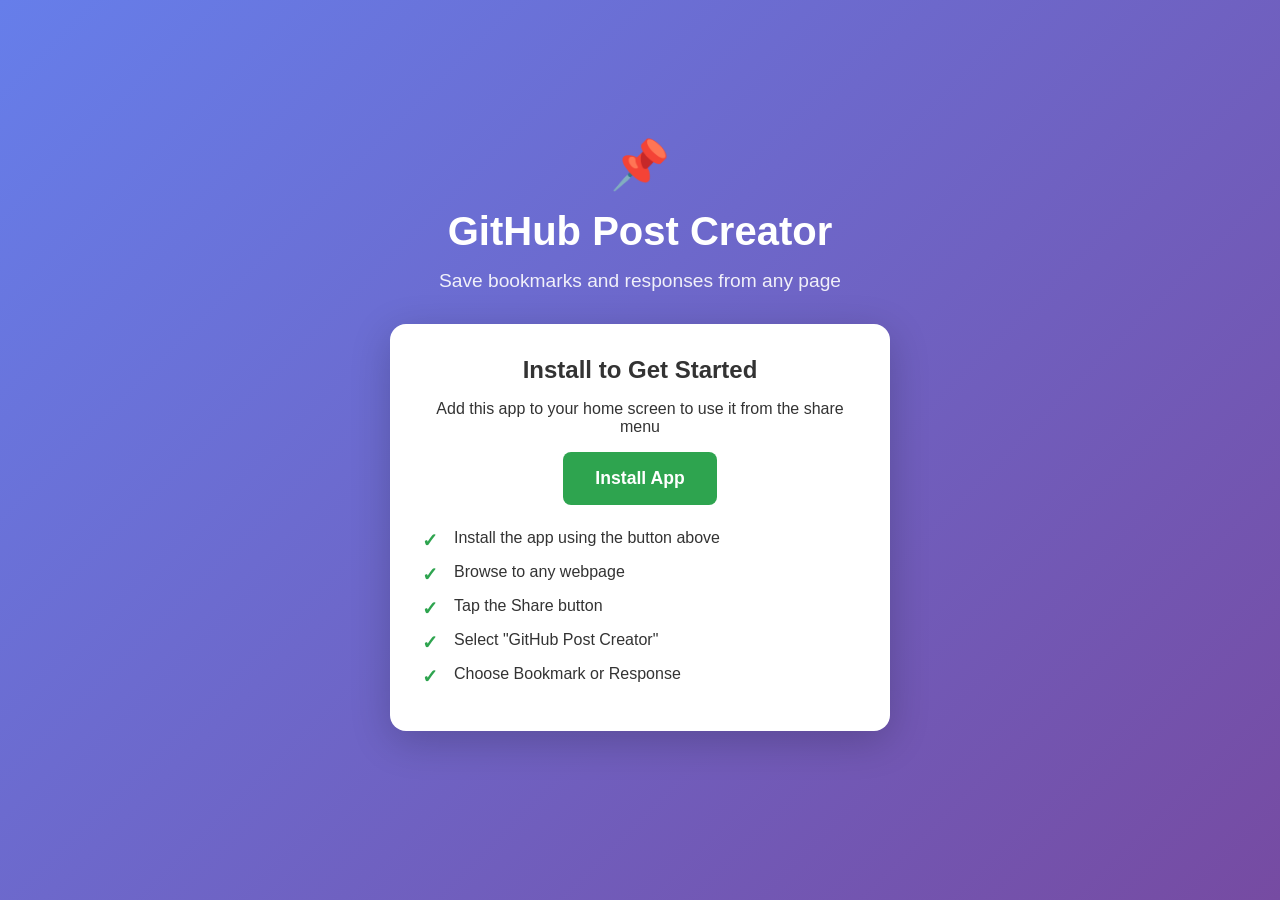
==== index.html @ 0d07380f "Add initial implementation of GitHub Post Creator app with HTML, manifest, service worker, and icon" ====
<!DOCTYPE html>
<html lang="en">

<head>
    <meta charset="UTF-8">
    <meta name="viewport" content="width=device-width, initial-scale=1.0">
    <meta name="theme-color" content="#2ea44f">
    <title>GitHub Post Creator</title>
    <link rel="manifest" href="manifest.json">
    <link rel="icon" type="image/webp" href="icon-192.webp">
    <style>
        * {
            margin: 0;
            padding: 0;
            box-sizing: border-box;
        }

        body {
            font-family: -apple-system, BlinkMacSystemFont, 'Segoe UI', sans-serif;
            background: linear-gradient(135deg, #667eea 0%, #764ba2 100%);
            min-height: 100vh;
            display: flex;
            flex-direction: column;
            align-items: center;
            justify-content: center;
            padding: 20px;
            color: white;
        }

        .container {
            max-width: 500px;
            text-align: center;
        }

        h1 {
            font-size: 2.5rem;
            margin-bottom: 1rem;
        }

        .subtitle {
            font-size: 1.2rem;
            opacity: 0.9;
            margin-bottom: 2rem;
        }

        .card {
            background: white;
            border-radius: 16px;
            padding: 2rem;
            margin: 2rem 0;
            box-shadow: 0 10px 40px rgba(0, 0, 0, 0.2);
            color: #333;
        }

        .install-btn {
            background: #2ea44f;
            color: white;
            border: none;
            padding: 1rem 2rem;
            font-size: 1.1rem;
            border-radius: 8px;
            cursor: pointer;
            font-weight: 600;
            transition: transform 0.2s, background 0.2s;
            display: inline-block;
            text-decoration: none;
        }

        .install-btn:hover {
            background: #2c974b;
            transform: translateY(-2px);
        }

        .install-btn:active {
            transform: translateY(0);
        }

        .steps {
            text-align: left;
            margin-top: 1.5rem;
        }

        .step {
            margin: 1rem 0;
            padding-left: 2rem;
            position: relative;
        }

        .step::before {
            content: "✓";
            position: absolute;
            left: 0;
            color: #2ea44f;
            font-weight: bold;
            font-size: 1.2rem;
        }

        .emoji {
            font-size: 3rem;
            margin-bottom: 1rem;
        }

        #install-container {
            display: block;
        }

        #installed-container {
            display: none;
        }

        .success {
            color: #2ea44f;
            font-size: 1.2rem;
            font-weight: 600;
        }
    </style>
</head>

<body>
    <div class="container">
        <div class="emoji">📌</div>
        <h1>GitHub Post Creator</h1>
        <p class="subtitle">Save bookmarks and responses from any page</p>

        <div class="card" id="install-container">
            <h2>Install to Get Started</h2>
            <p style="margin: 1rem 0;">Add this app to your home screen to use it from the share menu</p>
            <button class="install-btn" id="install-btn">Install App</button>

            <div class="steps">
                <div class="step">Install the app using the button above</div>
                <div class="step">Browse to any webpage</div>
                <div class="step">Tap the Share button</div>
                <div class="step">Select "GitHub Post Creator"</div>
                <div class="step">Choose Bookmark or Response</div>
            </div>
        </div>

        <div class="card" id="installed-container">
            <div class="emoji">🎉</div>
            <h2 class="success">App Installed!</h2>
            <p style="margin: 1rem 0;">You can now use GitHub Post Creator from any page's share menu</p>
        </div>
    </div>

    <script>
        let deferredPrompt;
        const installBtn = document.getElementById('install-btn');
        const installContainer = document.getElementById('install-container');
        const installedContainer = document.getElementById('installed-container');

        // Register service worker
        if ('serviceWorker' in navigator) {
            navigator.serviceWorker.register('/sw.js')
                .then(reg => console.log('Service Worker registered', reg))
                .catch(err => console.log('Service Worker registration failed', err));
        }

        // Check if already installed
        if (window.matchMedia('(display-mode: standalone)').matches) {
            installContainer.style.display = 'none';
            installedContainer.style.display = 'block';
        }

        // Capture install prompt
        window.addEventListener('beforeinstallprompt', (e) => {
            e.preventDefault();
            deferredPrompt = e;
            installBtn.style.display = 'inline-block';
        });

        // Handle install button click
        installBtn.addEventListener('click', async () => {
            if (deferredPrompt) {
                deferredPrompt.prompt();
                const { outcome } = await deferredPrompt.userChoice;

                if (outcome === 'accepted') {
                    installContainer.style.display = 'none';
                    installedContainer.style.display = 'block';
                }

                deferredPrompt = null;
            } else {
                // Fallback instructions for iOS
                alert('To install:\n\n1. Tap the Share button\n2. Scroll down and tap "Add to Home Screen"\n3. Tap "Add"');
            }
        });

        // Handle successful install
        window.addEventListener('appinstalled', () => {
            installContainer.style.display = 'none';
            installedContainer.style.display = 'block';
        });
    </script>
</body>

</html>
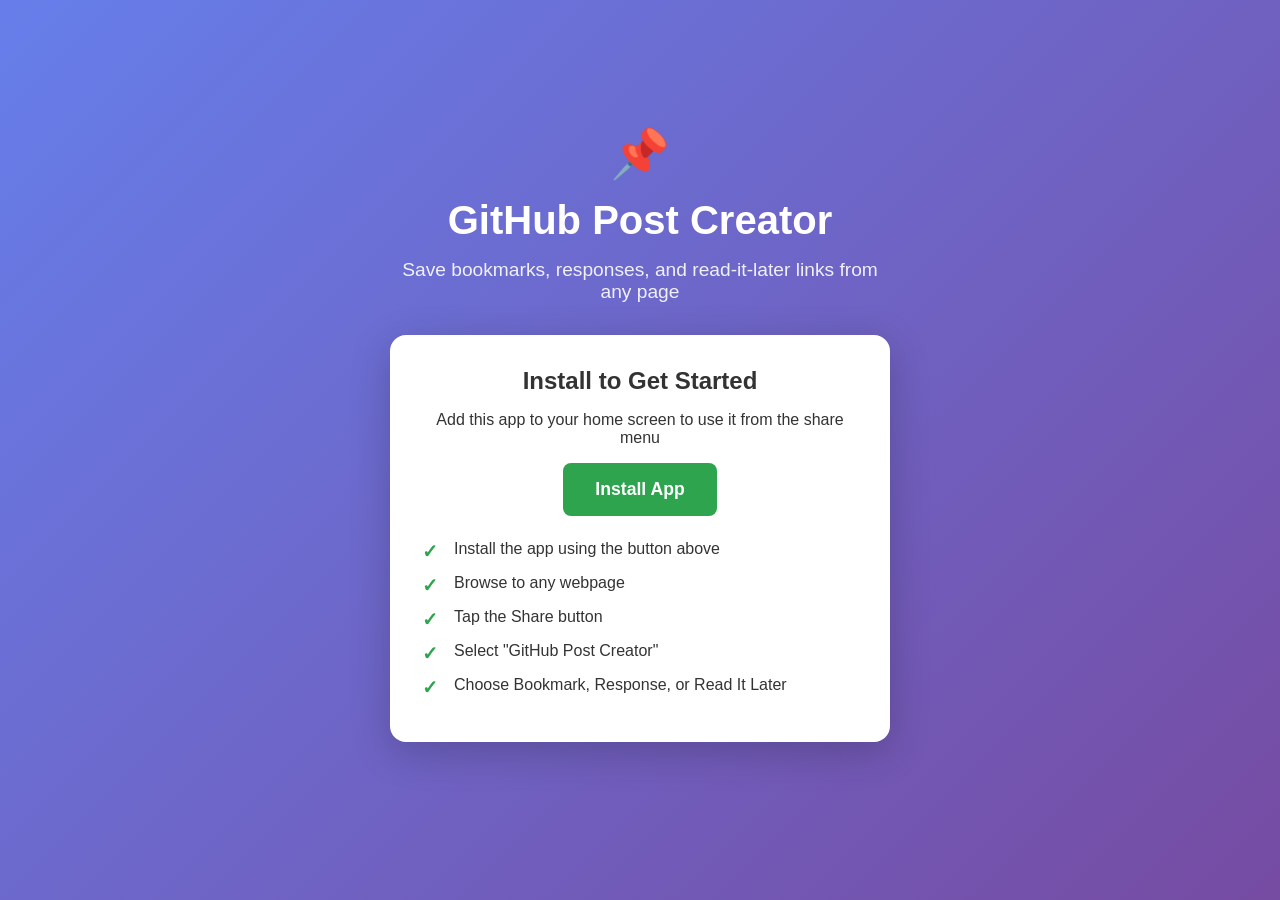
==== commit 401affb6: "Add docs, hygiene, and Read It Later; refactor and harden share flow - Add README with getting-start" ====
--- a/index.html
+++ b/index.html
@@ -6,121 +6,16 @@
     <meta name="viewport" content="width=device-width, initial-scale=1.0">
     <meta name="theme-color" content="#2ea44f">
     <title>GitHub Post Creator</title>
-    <link rel="manifest" href="manifest.json">
-    <link rel="icon" type="image/webp" href="icon-192.webp">
-    <style>
-        * {
-            margin: 0;
-            padding: 0;
-            box-sizing: border-box;
-        }
-
-        body {
-            font-family: -apple-system, BlinkMacSystemFont, 'Segoe UI', sans-serif;
-            background: linear-gradient(135deg, #667eea 0%, #764ba2 100%);
-            min-height: 100vh;
-            display: flex;
-            flex-direction: column;
-            align-items: center;
-            justify-content: center;
-            padding: 20px;
-            color: white;
-        }
-
-        .container {
-            max-width: 500px;
-            text-align: center;
-        }
-
-        h1 {
-            font-size: 2.5rem;
-            margin-bottom: 1rem;
-        }
-
-        .subtitle {
-            font-size: 1.2rem;
-            opacity: 0.9;
-            margin-bottom: 2rem;
-        }
-
-        .card {
-            background: white;
-            border-radius: 16px;
-            padding: 2rem;
-            margin: 2rem 0;
-            box-shadow: 0 10px 40px rgba(0, 0, 0, 0.2);
-            color: #333;
-        }
-
-        .install-btn {
-            background: #2ea44f;
-            color: white;
-            border: none;
-            padding: 1rem 2rem;
-            font-size: 1.1rem;
-            border-radius: 8px;
-            cursor: pointer;
-            font-weight: 600;
-            transition: transform 0.2s, background 0.2s;
-            display: inline-block;
-            text-decoration: none;
-        }
-
-        .install-btn:hover {
-            background: #2c974b;
-            transform: translateY(-2px);
-        }
-
-        .install-btn:active {
-            transform: translateY(0);
-        }
-
-        .steps {
-            text-align: left;
-            margin-top: 1.5rem;
-        }
-
-        .step {
-            margin: 1rem 0;
-            padding-left: 2rem;
-            position: relative;
-        }
-
-        .step::before {
-            content: "✓";
-            position: absolute;
-            left: 0;
-            color: #2ea44f;
-            font-weight: bold;
-            font-size: 1.2rem;
-        }
-
-        .emoji {
-            font-size: 3rem;
-            margin-bottom: 1rem;
-        }
-
-        #install-container {
-            display: block;
-        }
-
-        #installed-container {
-            display: none;
-        }
-
-        .success {
-            color: #2ea44f;
-            font-size: 1.2rem;
-            font-weight: 600;
-        }
-    </style>
+    <link rel="manifest" href="./manifest.json">
+    <link rel="icon" type="image/webp" href="./icon.webp">
+    <link rel="stylesheet" href="./styles.css">
 </head>
 
-<body>
+<body class="page-install">
     <div class="container">
         <div class="emoji">📌</div>
         <h1>GitHub Post Creator</h1>
-        <p class="subtitle">Save bookmarks and responses from any page</p>
+        <p class="subtitle">Save bookmarks, responses, and read-it-later links from any page</p>
 
         <div class="card" id="install-container">
             <h2>Install to Get Started</h2>
@@ -132,7 +27,7 @@
                 <div class="step">Browse to any webpage</div>
                 <div class="step">Tap the Share button</div>
                 <div class="step">Select "GitHub Post Creator"</div>
-                <div class="step">Choose Bookmark or Response</div>
+                <div class="step">Choose Bookmark, Response, or Read It Later</div>
             </div>
         </div>
 
@@ -143,56 +38,7 @@
         </div>
     </div>
 
-    <script>
-        let deferredPrompt;
-        const installBtn = document.getElementById('install-btn');
-        const installContainer = document.getElementById('install-container');
-        const installedContainer = document.getElementById('installed-container');
-
-        // Register service worker
-        if ('serviceWorker' in navigator) {
-            navigator.serviceWorker.register('/sw.js')
-                .then(reg => console.log('Service Worker registered', reg))
-                .catch(err => console.log('Service Worker registration failed', err));
-        }
-
-        // Check if already installed
-        if (window.matchMedia('(display-mode: standalone)').matches) {
-            installContainer.style.display = 'none';
-            installedContainer.style.display = 'block';
-        }
-
-        // Capture install prompt
-        window.addEventListener('beforeinstallprompt', (e) => {
-            e.preventDefault();
-            deferredPrompt = e;
-            installBtn.style.display = 'inline-block';
-        });
-
-        // Handle install button click
-        installBtn.addEventListener('click', async () => {
-            if (deferredPrompt) {
-                deferredPrompt.prompt();
-                const { outcome } = await deferredPrompt.userChoice;
-
-                if (outcome === 'accepted') {
-                    installContainer.style.display = 'none';
-                    installedContainer.style.display = 'block';
-                }
-
-                deferredPrompt = null;
-            } else {
-                // Fallback instructions for iOS
-                alert('To install:\n\n1. Tap the Share button\n2. Scroll down and tap "Add to Home Screen"\n3. Tap "Add"');
-            }
-        });
-
-        // Handle successful install
-        window.addEventListener('appinstalled', () => {
-            installContainer.style.display = 'none';
-            installedContainer.style.display = 'block';
-        });
-    </script>
+    <script src="./app.js"></script>
 </body>
 
 </html>
--- a/styles.css
+++ b/styles.css
@@ -0,0 +1,169 @@
+/* Shared styles for the GitHub Post Creator PWA (index.html + share.html). */
+
+* {
+    margin: 0;
+    padding: 0;
+    box-sizing: border-box;
+}
+
+body {
+    font-family: -apple-system, BlinkMacSystemFont, 'Segoe UI', sans-serif;
+    background: linear-gradient(135deg, #667eea 0%, #764ba2 100%);
+    min-height: 100vh;
+    display: flex;
+    align-items: center;
+    justify-content: center;
+    padding: 20px;
+}
+
+/* ---------- Install / landing page (index.html) ---------- */
+
+body.page-install {
+    flex-direction: column;
+    color: white;
+}
+
+.page-install .container {
+    max-width: 500px;
+    text-align: center;
+}
+
+.page-install h1 {
+    font-size: 2.5rem;
+    margin-bottom: 1rem;
+}
+
+.subtitle {
+    font-size: 1.2rem;
+    opacity: 0.9;
+    margin-bottom: 2rem;
+}
+
+.card {
+    background: white;
+    border-radius: 16px;
+    padding: 2rem;
+    margin: 2rem 0;
+    box-shadow: 0 10px 40px rgba(0, 0, 0, 0.2);
+    color: #333;
+}
+
+.install-btn {
+    background: #2ea44f;
+    color: white;
+    border: none;
+    padding: 1rem 2rem;
+    font-size: 1.1rem;
+    border-radius: 8px;
+    cursor: pointer;
+    font-weight: 600;
+    transition: transform 0.2s, background 0.2s;
+    display: inline-block;
+    text-decoration: none;
+}
+
+.install-btn:hover {
+    background: #2c974b;
+    transform: translateY(-2px);
+}
+
+.install-btn:active {
+    transform: translateY(0);
+}
+
+.steps {
+    text-align: left;
+    margin-top: 1.5rem;
+}
+
+.step {
+    margin: 1rem 0;
+    padding-left: 2rem;
+    position: relative;
+}
+
+.step::before {
+    content: "✓";
+    position: absolute;
+    left: 0;
+    color: #2ea44f;
+    font-weight: bold;
+    font-size: 1.2rem;
+}
+
+.emoji {
+    font-size: 3rem;
+    margin-bottom: 1rem;
+}
+
+#install-container {
+    display: block;
+}
+
+#installed-container {
+    display: none;
+}
+
+.success {
+    color: #2ea44f;
+    font-size: 1.2rem;
+    font-weight: 600;
+}
+
+/* ---------- Share target page (share.html) ---------- */
+
+.page-share .container {
+    background: white;
+    border-radius: 16px;
+    padding: 2rem;
+    max-width: 400px;
+    width: 100%;
+    box-shadow: 0 10px 40px rgba(0, 0, 0, 0.2);
+}
+
+.page-share h1 {
+    margin-bottom: 1.5rem;
+    color: #333;
+    font-size: 1.8rem;
+}
+
+.btn {
+    display: block;
+    width: 100%;
+    padding: 1.2rem;
+    margin: 1rem 0;
+    border: 2px solid #e1e4e8;
+    border-radius: 8px;
+    background: white;
+    font-size: 1.1rem;
+    cursor: pointer;
+    transition: all 0.2s;
+    text-align: left;
+    font-weight: 500;
+}
+
+.btn:hover {
+    border-color: #2ea44f;
+    background: #f6f8fa;
+    transform: translateY(-2px);
+    box-shadow: 0 4px 12px rgba(0, 0, 0, 0.1);
+}
+
+.btn:active {
+    transform: translateY(0);
+}
+
+.icon {
+    font-size: 1.5rem;
+    margin-right: 0.5rem;
+}
+
+.info {
+    background: #f6f8fa;
+    padding: 1rem;
+    border-radius: 8px;
+    margin-top: 1.5rem;
+    font-size: 0.9rem;
+    color: #666;
+    word-break: break-word;
+}
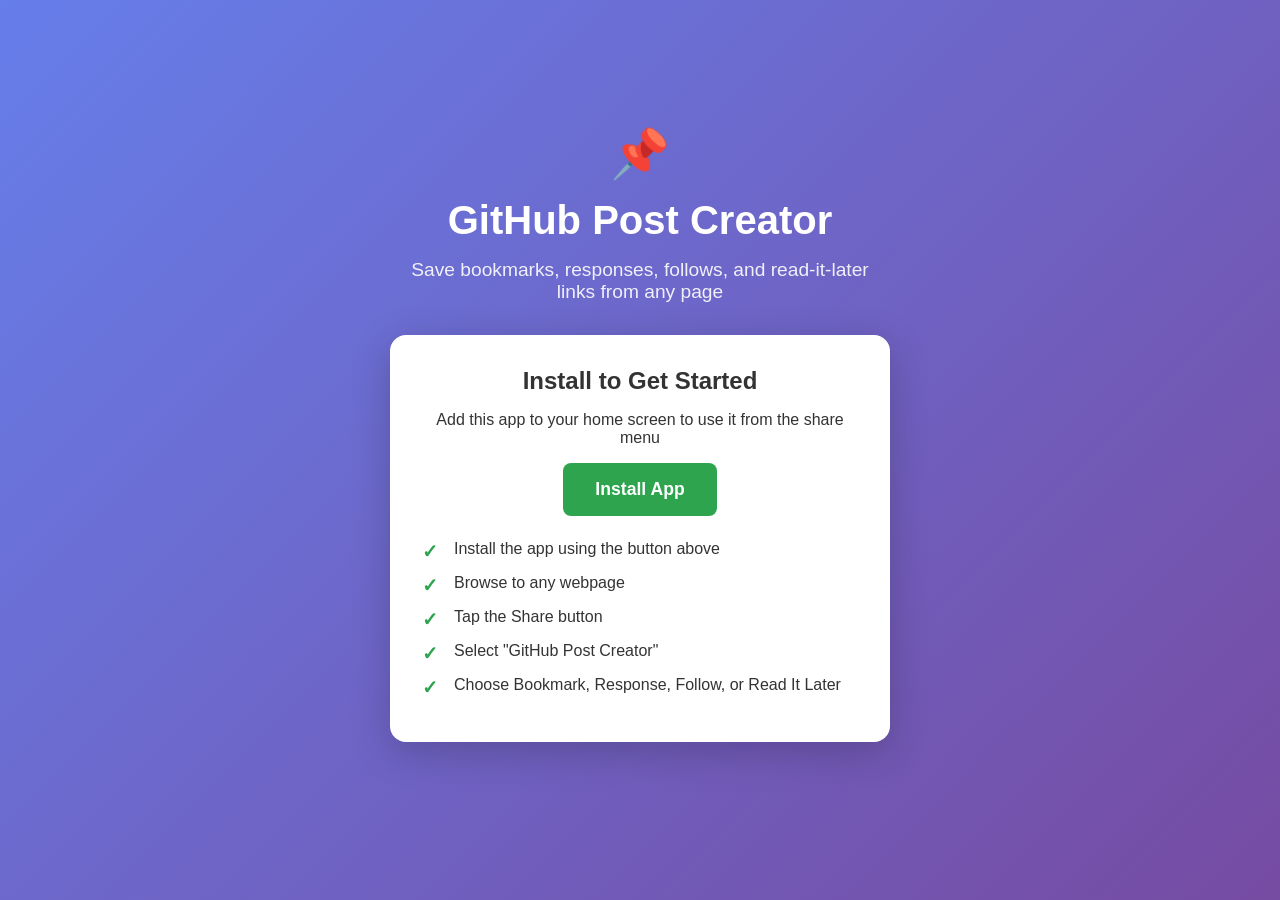
==== commit 75813252: "Add mobile follow workflow Co-authored-by: Copilot App <223556219+Copilot@users.noreply.github.com>" ====
--- a/index.html
+++ b/index.html
@@ -15,7 +15,7 @@
     <div class="container">
         <div class="emoji">📌</div>
         <h1>GitHub Post Creator</h1>
-        <p class="subtitle">Save bookmarks, responses, and read-it-later links from any page</p>
+        <p class="subtitle">Save bookmarks, responses, follows, and read-it-later links from any page</p>
 
         <div class="card" id="install-container">
             <h2>Install to Get Started</h2>
@@ -27,7 +27,7 @@
                 <div class="step">Browse to any webpage</div>
                 <div class="step">Tap the Share button</div>
                 <div class="step">Select "GitHub Post Creator"</div>
-                <div class="step">Choose Bookmark, Response, or Read It Later</div>
+                <div class="step">Choose Bookmark, Response, Follow, or Read It Later</div>
             </div>
         </div>
 
--- a/styles.css
+++ b/styles.css
@@ -167,3 +167,211 @@
     color: #666;
     word-break: break-word;
 }
+
+/* Editable review fields (share.html) */
+
+.fields {
+    margin-bottom: 0.5rem;
+}
+
+.field {
+    margin-bottom: 1rem;
+    text-align: left;
+}
+
+.field label {
+    display: block;
+    font-size: 0.85rem;
+    font-weight: 600;
+    color: #444;
+    margin-bottom: 0.35rem;
+}
+
+.field .hint {
+    font-weight: 400;
+    color: #888;
+    font-size: 0.78rem;
+}
+
+.field input,
+.field textarea,
+.field select {
+    width: 100%;
+    padding: 0.7rem 0.75rem;
+    border: 2px solid #e1e4e8;
+    border-radius: 8px;
+    font-size: 1rem;
+    font-family: inherit;
+    color: #333;
+    background: #fff;
+    transition: border-color 0.2s;
+}
+
+.field input:focus,
+.field textarea:focus,
+.field select:focus {
+    outline: none;
+    border-color: #2ea44f;
+}
+
+.field textarea {
+    resize: vertical;
+    min-height: 4.5rem;
+}
+
+.field input.invalid {
+    border-color: #d1242f;
+}
+
+.edit-note {
+    font-size: 0.8rem;
+    color: #555;
+    background: #f0f6ff;
+    border-left: 3px solid #2ea44f;
+    padding: 0.6rem 0.75rem;
+    border-radius: 6px;
+    margin: 0.25rem 0 1.25rem;
+    text-align: left;
+}
+
+[hidden] {
+    display: none !important;
+}
+
+.follow-panel {
+    text-align: left;
+}
+
+.follow-panel h2 {
+    font-size: 1.35rem;
+    color: #333;
+    margin-bottom: 0.4rem;
+}
+
+.follow-intro {
+    color: #555;
+    font-size: 0.9rem;
+    margin-bottom: 1rem;
+}
+
+.feed-options {
+    border: 0;
+    padding: 0;
+    margin: 0 0 0.85rem;
+}
+
+.feed-options legend {
+    font-size: 0.85rem;
+    font-weight: 600;
+    color: #444;
+    margin-bottom: 0.35rem;
+}
+
+#follow-feed-choices {
+    display: grid;
+    gap: 0.65rem;
+}
+
+.feed-choice {
+    display: flex;
+    align-items: flex-start;
+    gap: 0.7rem;
+    min-height: 44px;
+    padding: 0.8rem;
+    border: 2px solid #e1e4e8;
+    border-radius: 8px;
+    cursor: pointer;
+}
+
+.feed-choice:has(input:checked) {
+    border-color: #2ea44f;
+    background: #f0fff4;
+}
+
+.feed-choice input {
+    flex: 0 0 auto;
+    width: 1.1rem;
+    height: 1.1rem;
+    margin-top: 0.15rem;
+}
+
+.feed-choice-body,
+.feed-choice-title,
+.feed-choice-url {
+    display: block;
+    min-width: 0;
+}
+
+.feed-choice-body {
+    flex: 1;
+}
+
+.feed-choice-title {
+    color: #333;
+    font-weight: 600;
+}
+
+.feed-choice-url {
+    color: #666;
+    font-family: ui-monospace, SFMono-Regular, Consolas, monospace;
+    font-size: 0.76rem;
+    margin-top: 0.2rem;
+    overflow-wrap: anywhere;
+}
+
+.feed-badge {
+    display: inline-block;
+    padding: 0.1rem 0.35rem;
+    margin-left: 0.4rem;
+    border-radius: 999px;
+    background: #ddf4ff;
+    color: #0969da;
+    font-size: 0.68rem;
+    font-weight: 600;
+    vertical-align: middle;
+}
+
+#follow-feed-manual {
+    width: 100%;
+    margin-top: 0.7rem;
+    padding: 0.7rem 0.75rem;
+    border: 2px solid #e1e4e8;
+    border-radius: 8px;
+    font-size: 1rem;
+}
+
+#follow-feed-manual.invalid {
+    border-color: #d1242f;
+}
+
+.follow-feed-status {
+    min-height: 1.2rem;
+    margin-bottom: 1rem;
+    color: #666;
+    font-size: 0.8rem;
+}
+
+.btn-primary {
+    color: #fff;
+    background: #2ea44f;
+    border-color: #2ea44f;
+    text-align: center;
+}
+
+.btn-primary:hover {
+    color: #fff;
+    background: #2c974b;
+}
+
+.btn-link {
+    display: block;
+    min-height: 44px;
+    width: 100%;
+    padding: 0.7rem;
+    border: 0;
+    color: #0969da;
+    background: transparent;
+    cursor: pointer;
+    font: inherit;
+    text-decoration: underline;
+}
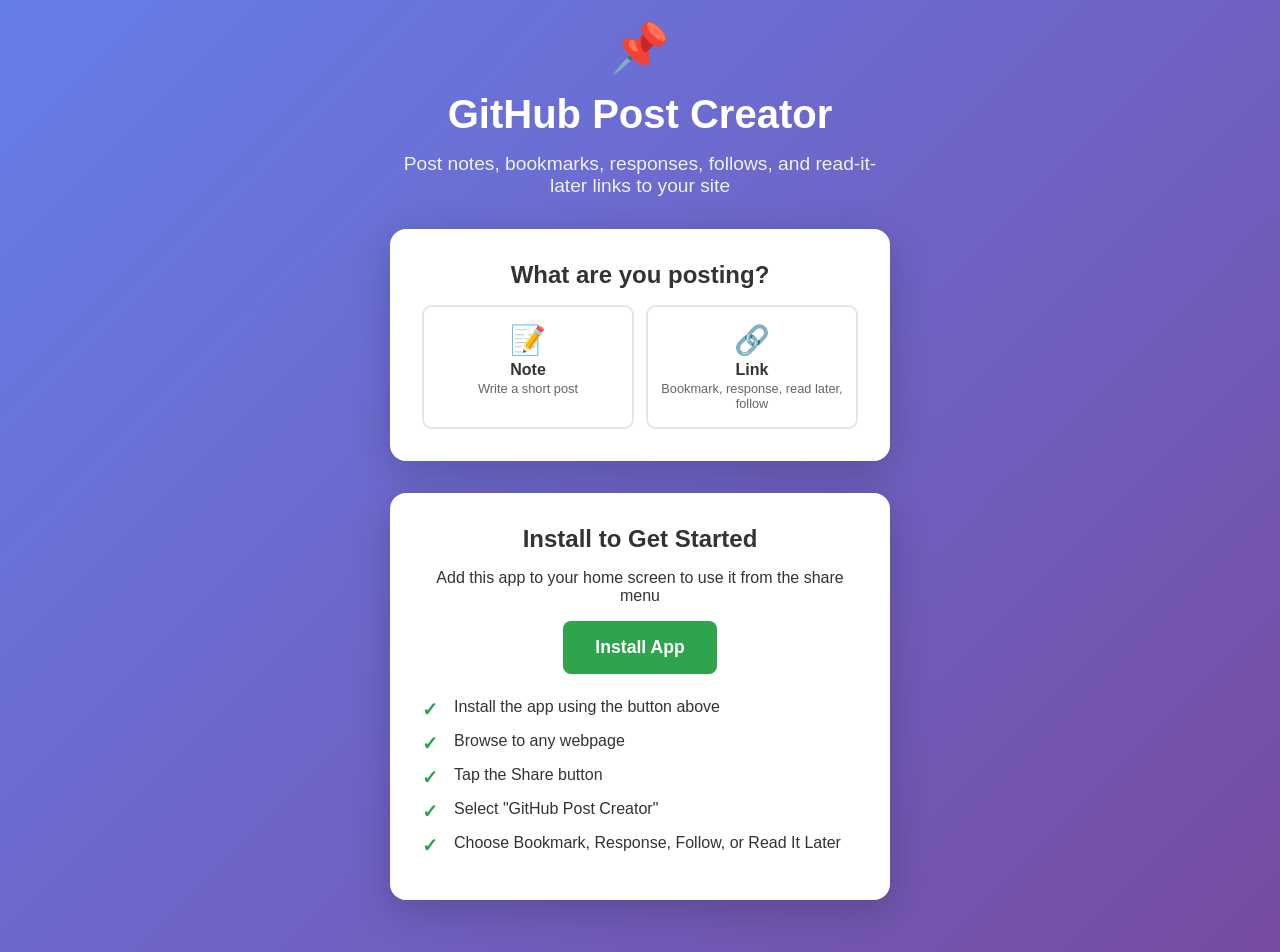
==== commit 9e780784: "Add a home screen and a Note screen Co-authored-by: Copilot App <223556219+Copilot@users.noreply.git" ====
--- a/index.html
+++ b/index.html
@@ -15,7 +15,23 @@
     <div class="container">
         <div class="emoji">📌</div>
         <h1>GitHub Post Creator</h1>
-        <p class="subtitle">Save bookmarks, responses, follows, and read-it-later links from any page</p>
+        <p class="subtitle">Post notes, bookmarks, responses, follows, and read-it-later links to your site</p>
+
+        <nav class="card" aria-labelledby="compose-heading">
+            <h2 id="compose-heading">What are you posting?</h2>
+            <div class="tile-grid">
+                <a class="tile" href="./note.html">
+                    <span class="icon">📝</span>
+                    Note
+                    <span class="tile-detail">Write a short post</span>
+                </a>
+                <a class="tile" href="./share.html">
+                    <span class="icon">🔗</span>
+                    Link
+                    <span class="tile-detail">Bookmark, response, read later, follow</span>
+                </a>
+            </div>
+        </nav>
 
         <div class="card" id="install-container">
             <h2>Install to Get Started</h2>
--- a/styles.css
+++ b/styles.css
@@ -110,6 +110,52 @@
     font-weight: 600;
 }
 
+/* Home tiles (index.html) */
+
+.tile-grid {
+    display: grid;
+    grid-template-columns: 1fr 1fr;
+    gap: 0.75rem;
+    margin-top: 1rem;
+}
+
+.tile {
+    display: block;
+    min-height: 44px;
+    padding: 1rem 0.5rem;
+    border: 2px solid #e1e4e8;
+    border-radius: 10px;
+    color: #333;
+    font-weight: 600;
+    text-align: center;
+    text-decoration: none;
+    transition: border-color 0.2s, background 0.2s;
+}
+
+.tile:hover,
+.tile:focus-visible {
+    border-color: #2ea44f;
+    background: #f6f8fa;
+}
+
+.tile .icon {
+    display: block;
+    margin: 0 0 0.25rem;
+    font-size: 1.8rem;
+}
+
+.tile-wide {
+    grid-column: 1 / -1;
+}
+
+.tile-detail {
+    display: block;
+    margin-top: 0.15rem;
+    color: #666;
+    font-size: 0.8rem;
+    font-weight: 400;
+}
+
 /* ---------- Share target page (share.html) ---------- */
 
 .page-share .container {
@@ -127,6 +173,14 @@
     font-size: 1.8rem;
 }
 
+.home-link {
+    display: inline-block;
+    margin-bottom: 0.75rem;
+    color: #0969da;
+    font-size: 0.9rem;
+    text-decoration: none;
+}
+
 .btn {
     display: block;
     width: 100%;
@@ -219,7 +273,8 @@
     min-height: 4.5rem;
 }
 
-.field input.invalid {
+.field input.invalid,
+.field textarea.invalid {
     border-color: #d1242f;
 }
 
@@ -238,29 +293,34 @@
     display: none !important;
 }
 
-.follow-panel {
-    text-align: left;
-}
-
-.follow-panel h2 {
+.follow-panel,
+.response-panel {
+    text-align: left;
+}
+
+.follow-panel h2,
+.response-panel h2 {
     font-size: 1.35rem;
     color: #333;
     margin-bottom: 0.4rem;
 }
 
-.follow-intro {
+.follow-intro,
+.panel-intro {
     color: #555;
     font-size: 0.9rem;
     margin-bottom: 1rem;
 }
 
-.feed-options {
+.feed-options,
+.choice-group {
     border: 0;
     padding: 0;
     margin: 0 0 0.85rem;
 }
 
-.feed-options legend {
+.feed-options legend,
+.choice-group legend {
     font-size: 0.85rem;
     font-weight: 600;
     color: #444;
@@ -272,7 +332,14 @@
     gap: 0.65rem;
 }
 
-.feed-choice {
+.choice-grid {
+    display: grid;
+    grid-template-columns: 1fr 1fr;
+    gap: 0.65rem;
+}
+
+.feed-choice,
+.choice {
     display: flex;
     align-items: flex-start;
     gap: 0.7rem;
@@ -283,12 +350,14 @@
     cursor: pointer;
 }
 
-.feed-choice:has(input:checked) {
+.feed-choice:has(input:checked),
+.choice:has(input:checked) {
     border-color: #2ea44f;
     background: #f0fff4;
 }
 
-.feed-choice input {
+.feed-choice input,
+.choice input {
     flex: 0 0 auto;
     width: 1.1rem;
     height: 1.1rem;
@@ -297,18 +366,41 @@
 
 .feed-choice-body,
 .feed-choice-title,
-.feed-choice-url {
+.feed-choice-url,
+.choice-body,
+.choice-title,
+.choice-detail {
     display: block;
     min-width: 0;
 }
 
-.feed-choice-body {
+.feed-choice-body,
+.choice-body {
     flex: 1;
 }
 
-.feed-choice-title {
-    color: #333;
-    font-weight: 600;
+.feed-choice-title,
+.choice-title {
+    color: #333;
+    font-weight: 600;
+}
+
+.choice-detail {
+    color: #666;
+    font-size: 0.8rem;
+    margin-top: 0.15rem;
+}
+
+.panel-status {
+    min-height: 1.2rem;
+    margin-bottom: 0.5rem;
+    color: #d1242f;
+    font-size: 0.85rem;
+    text-align: left;
+}
+
+.panel-status.is-info {
+    color: #666;
 }
 
 .feed-choice-url {
@@ -317,18 +409,6 @@
     font-size: 0.76rem;
     margin-top: 0.2rem;
     overflow-wrap: anywhere;
-}
-
-.feed-badge {
-    display: inline-block;
-    padding: 0.1rem 0.35rem;
-    margin-left: 0.4rem;
-    border-radius: 999px;
-    background: #ddf4ff;
-    color: #0969da;
-    font-size: 0.68rem;
-    font-weight: 600;
-    vertical-align: middle;
 }
 
 #follow-feed-manual {
@@ -353,14 +433,14 @@
 
 .btn-primary {
     color: #fff;
-    background: #2ea44f;
-    border-color: #2ea44f;
+    background: #1f6d36;
+    border-color: #1f6d36;
     text-align: center;
 }
 
 .btn-primary:hover {
     color: #fff;
-    background: #2c974b;
+    background: #155b2d;
 }
 
 .btn-link {
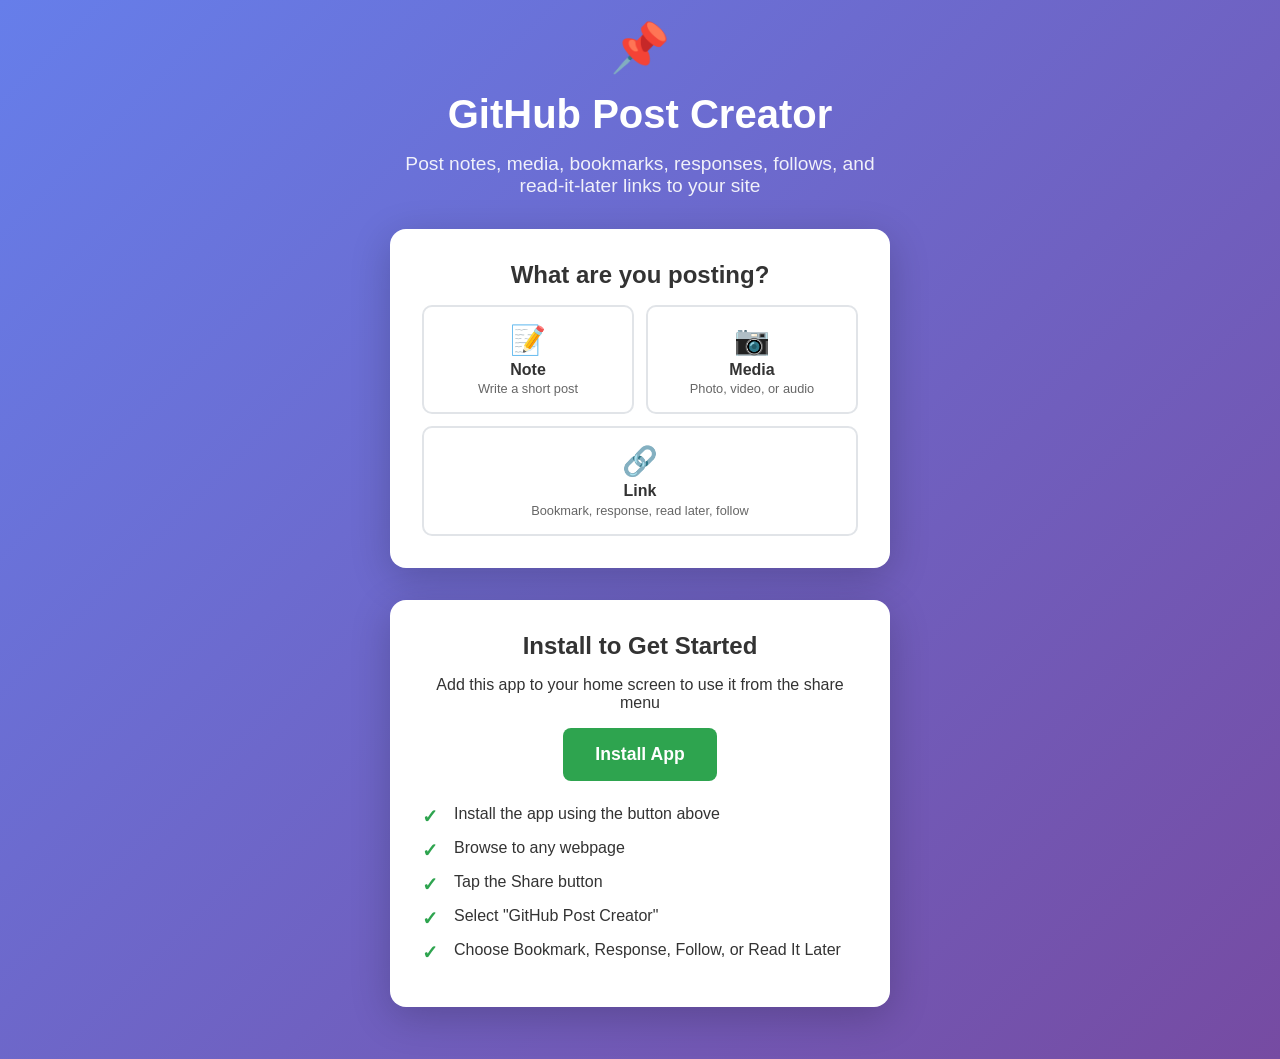
==== commit 5fd4649b: "Add a Media screen Co-authored-by: Copilot App <223556219+Copilot@users.noreply.github.com>" ====
--- a/index.html
+++ b/index.html
@@ -15,7 +15,7 @@
     <div class="container">
         <div class="emoji">📌</div>
         <h1>GitHub Post Creator</h1>
-        <p class="subtitle">Post notes, bookmarks, responses, follows, and read-it-later links to your site</p>
+        <p class="subtitle">Post notes, media, bookmarks, responses, follows, and read-it-later links to your site</p>
 
         <nav class="card" aria-labelledby="compose-heading">
             <h2 id="compose-heading">What are you posting?</h2>
@@ -25,7 +25,12 @@
                     Note
                     <span class="tile-detail">Write a short post</span>
                 </a>
-                <a class="tile" href="./share.html">
+                <a class="tile" href="./media.html">
+                    <span class="icon">📷</span>
+                    Media
+                    <span class="tile-detail">Photo, video, or audio</span>
+                </a>
+                <a class="tile tile-wide" href="./share.html">
                     <span class="icon">🔗</span>
                     Link
                     <span class="tile-detail">Bookmark, response, read later, follow</span>
--- a/styles.css
+++ b/styles.css
@@ -144,7 +144,8 @@
     font-size: 1.8rem;
 }
 
-.tile-wide {
+.tile-wide,
+.choice-wide {
     grid-column: 1 / -1;
 }
 
